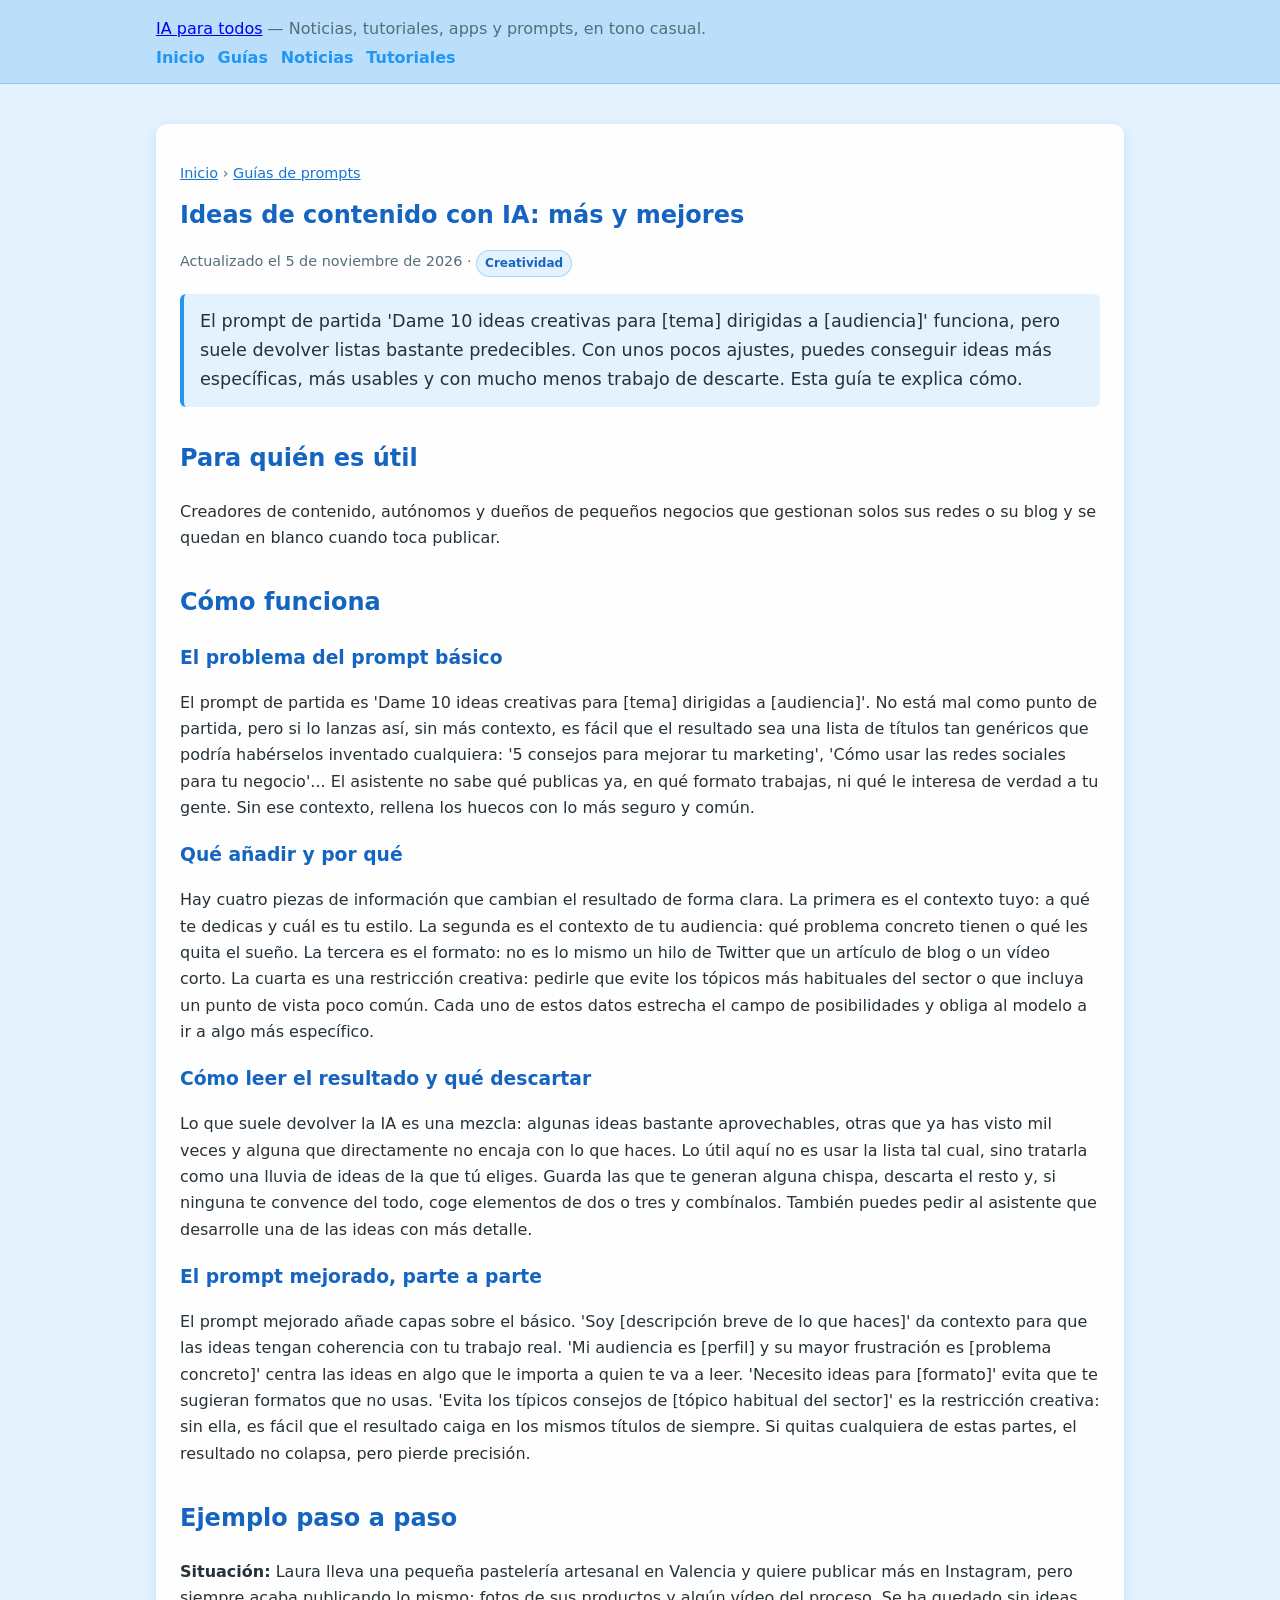
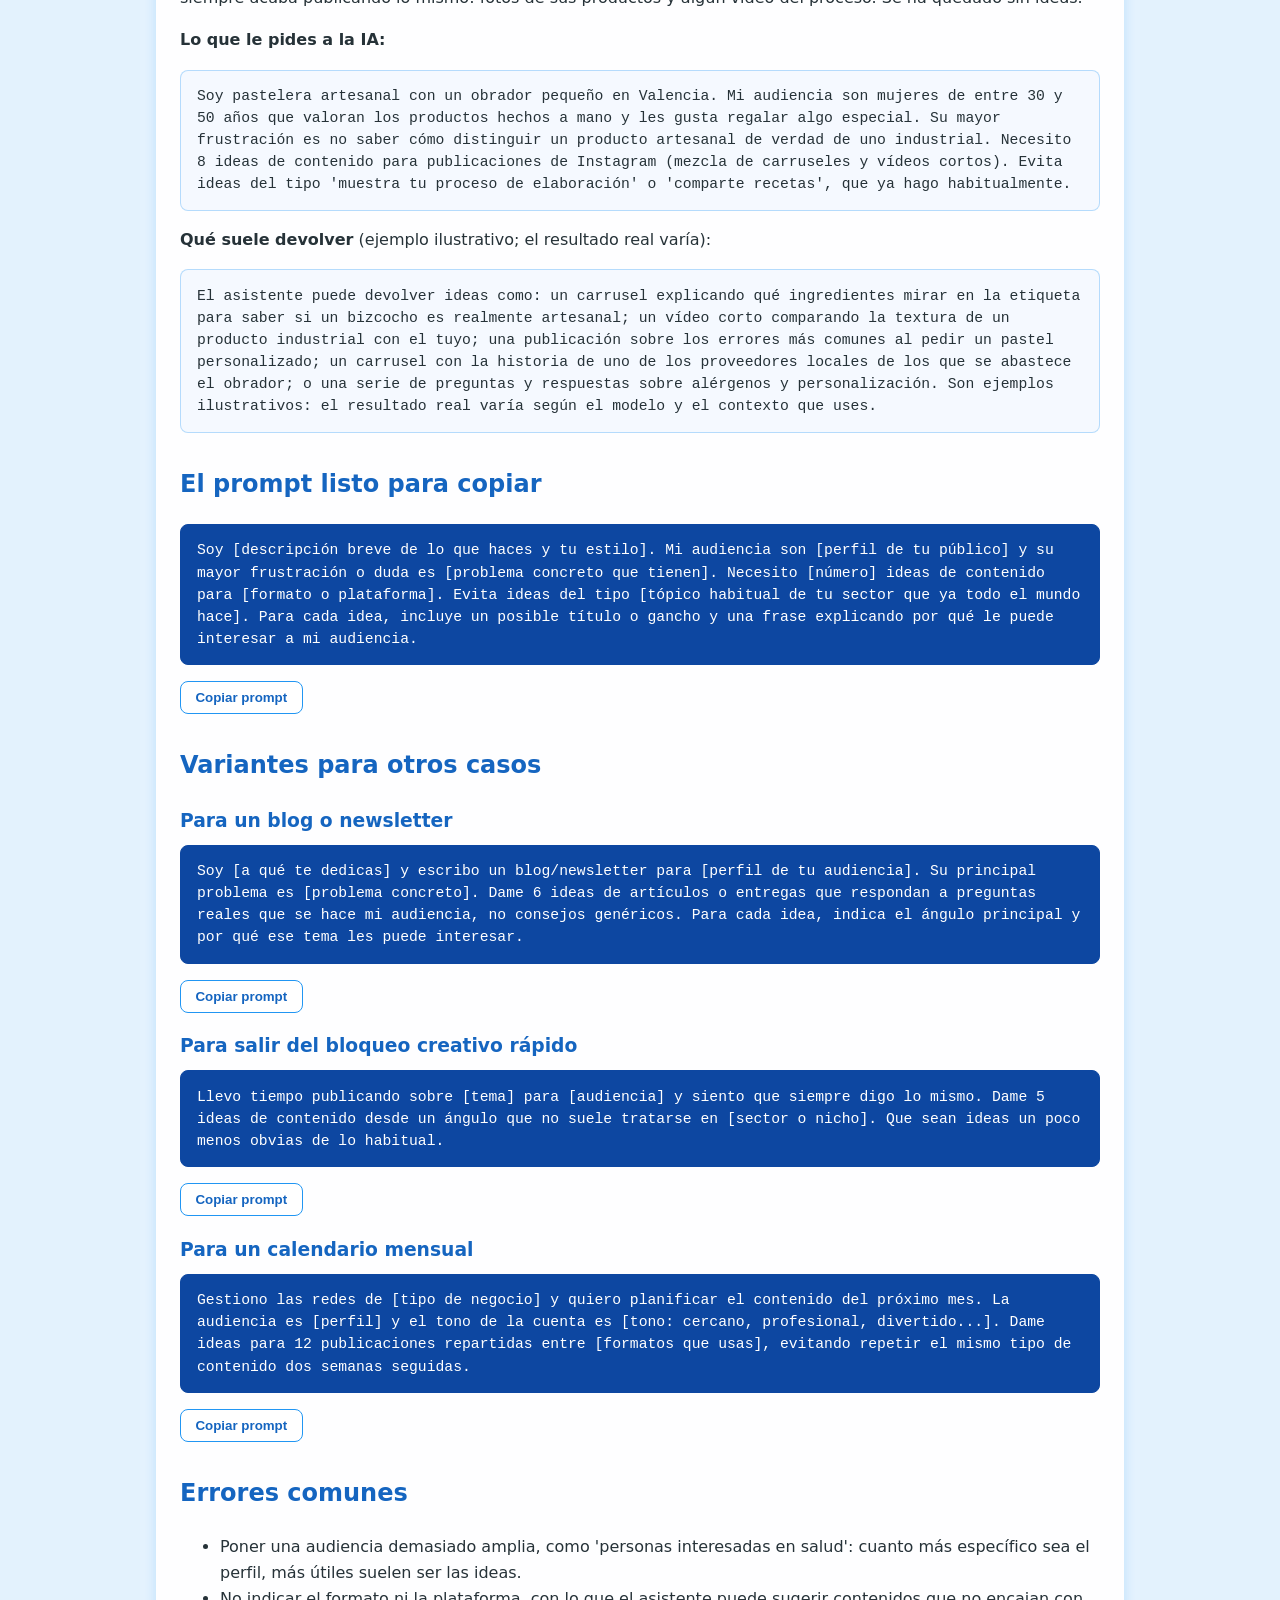
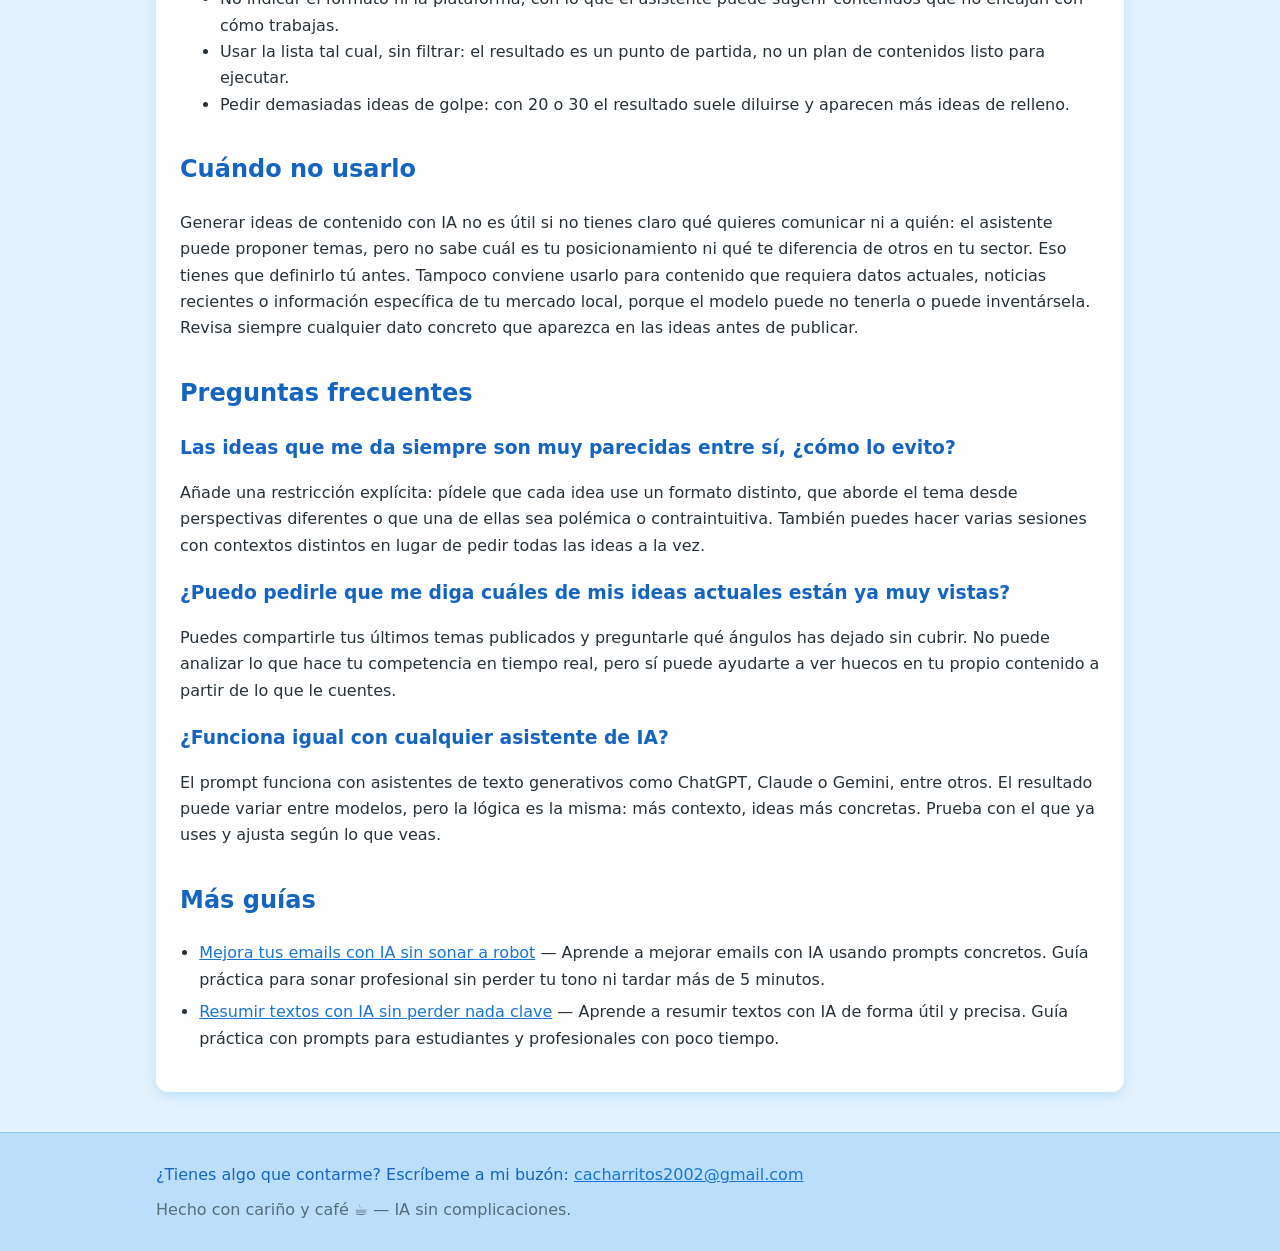
==== prompts/ideas-de-contenido-con-ia/index.html @ 3cf3abb1 "Nueva guía: Ideas de contenido con IA: más y mejores" ====
<!doctype html>
<html lang="es">
<head>
  <meta charset="utf-8" />
  <meta name="viewport" content="width=device-width, initial-scale=1" />
  <title>Ideas de contenido con IA: más y mejores | IA para todos</title>
  <meta name="description" content="Aprende a generar ideas de contenido con IA para redes y blog con un prompt que va más allá de la lista genérica de siempre." />
  <meta name="robots" content="index, follow" />
  <link rel="canonical" href="https://iaforall.netlify.app/prompts/ideas-de-contenido-con-ia/" />
  <meta property="og:type" content="article" />
  <meta property="og:url" content="https://iaforall.netlify.app/prompts/ideas-de-contenido-con-ia/" />
  <meta property="og:title" content="Ideas de contenido con IA: más y mejores" />
  <meta property="og:description" content="Aprende a generar ideas de contenido con IA para redes y blog con un prompt que va más allá de la lista genérica de siempre." />
  <meta property="og:locale" content="es_ES" />
  <meta property="og:site_name" content="IA para todos" />
  <meta name="twitter:card" content="summary" />
  <meta name="twitter:title" content="Ideas de contenido con IA: más y mejores" />
  <meta name="twitter:description" content="Aprende a generar ideas de contenido con IA para redes y blog con un prompt que va más allá de la lista genérica de siempre." />
  <link rel="icon" type="image/svg+xml" href="data:image/svg+xml,<svg xmlns='http://www.w3.org/2000/svg' viewBox='0 0 100 100'><text y='.9em' font-size='90'>🤖</text></svg>" />
  <script type="application/ld+json">{"@context": "https://schema.org", "@type": "Article", "headline": "Ideas de contenido con IA: más y mejores", "description": "Aprende a generar ideas de contenido con IA para redes y blog con un prompt que va más allá de la lista genérica de siempre.", "inLanguage": "es", "datePublished": "2026-11-05", "dateModified": "2026-11-05", "mainEntityOfPage": "https://iaforall.netlify.app/prompts/ideas-de-contenido-con-ia/", "author": {"@type": "Organization", "name": "IA para todos"}, "publisher": {"@type": "Organization", "name": "IA para todos"}}</script>
  <script type="application/ld+json">{"@context": "https://schema.org", "@type": "FAQPage", "mainEntity": [{"@type": "Question", "name": "Las ideas que me da siempre son muy parecidas entre sí, ¿cómo lo evito?", "acceptedAnswer": {"@type": "Answer", "text": "Añade una restricción explícita: pídele que cada idea use un formato distinto, que aborde el tema desde perspectivas diferentes o que una de ellas sea polémica o contraintuitiva. También puedes hacer varias sesiones con contextos distintos en lugar de pedir todas las ideas a la vez."}}, {"@type": "Question", "name": "¿Puedo pedirle que me diga cuáles de mis ideas actuales están ya muy vistas?", "acceptedAnswer": {"@type": "Answer", "text": "Puedes compartirle tus últimos temas publicados y preguntarle qué ángulos has dejado sin cubrir. No puede analizar lo que hace tu competencia en tiempo real, pero sí puede ayudarte a ver huecos en tu propio contenido a partir de lo que le cuentes."}}, {"@type": "Question", "name": "¿Funciona igual con cualquier asistente de IA?", "acceptedAnswer": {"@type": "Answer", "text": "El prompt funciona con asistentes de texto generativos como ChatGPT, Claude o Gemini, entre otros. El resultado puede variar entre modelos, pero la lógica es la misma: más contexto, ideas más concretas. Prueba con el que ya uses y ajusta según lo que veas."}}]}</script>
  <link rel="stylesheet" href="/styles.css" />
  <style>
    .guia { position: relative; z-index: 1; background: rgba(255, 255, 255, 0.96); color: #263238; border-radius: 12px; padding: 1.5rem; margin: 1.5rem 0; line-height: 1.65; box-shadow: 0 4px 12px rgba(33, 150, 243, 0.2); }
    .guia h1 { margin-top: 0; color: var(--text); line-height: 1.25; }
    .guia h2 { color: var(--text); margin-top: 2rem; }
    .guia h3 { color: var(--text); margin-bottom: 0.3rem; }
    .guia a { color: var(--link); }
    .guia .migas, .guia .meta { color: var(--muted); font-size: 0.9rem; }
    .guia .resumen { font-size: 1.1rem; background: #e3f2fd; border-left: 4px solid var(--accent); padding: 0.8rem 1rem; border-radius: 6px; }
    .guia .bloque { white-space: pre-wrap; word-break: break-word; background: #f5f9ff; border: 1px solid var(--border); border-radius: 8px; padding: 0.9rem 1rem; font-family: ui-monospace, SFMono-Regular, Menlo, Consolas, monospace; font-size: 0.92rem; line-height: 1.5; margin: 0.5rem 0 1rem; }
    .guia .prompt { background: #0d47a1; color: #ffffff; border-color: #0d47a1; }
    .guia .copiar { padding: 0.5rem 0.9rem; border-radius: 8px; border: 1px solid var(--accent); background: #ffffff; color: var(--text); cursor: pointer; font-weight: 600; }
    .guia .copiar:hover { background: #e3f2fd; }
    .guia .nota { background: #fff8e1; border-left: 4px solid #ffb300; padding: 0.8rem 1rem; border-radius: 6px; margin: 1.5rem 0; }
    .guia .mas-guias ul { padding-left: 1.2rem; }
    .guia .mas-guias li { margin: 0.4rem 0; }
  </style>
</head>
<body>
  <header class="site-header">
    <div class="container">
      <p class="tagline"><a href="/">IA para todos</a> — Noticias, tutoriales, apps y prompts, en tono casual.</p>
      <nav class="nav">
        <a href="/">Inicio</a>
        <a href="/#guias">Guías</a>
        <a href="/#noticias">Noticias</a>
        <a href="/#tutoriales">Tutoriales</a>
      </nav>
    </div>
  </header>

  <main class="container">
    <article class="guia">
      <p class="migas"><a href="/">Inicio</a> › <a href="/#guias">Guías de prompts</a></p>
      <h1>Ideas de contenido con IA: más y mejores</h1>
      <p class="meta">Actualizado el 5 de noviembre de 2026 · <span class="badge">Creatividad</span></p>
      <p class="resumen">El prompt de partida &#x27;Dame 10 ideas creativas para [tema] dirigidas a [audiencia]&#x27; funciona, pero suele devolver listas bastante predecibles. Con unos pocos ajustes, puedes conseguir ideas más específicas, más usables y con mucho menos trabajo de descarte. Esta guía te explica cómo.</p>
      <h2>Para quién es útil</h2>
      <p>Creadores de contenido, autónomos y dueños de pequeños negocios que gestionan solos sus redes o su blog y se quedan en blanco cuando toca publicar.</p>
      <h2>Cómo funciona</h2>
      <h3>El problema del prompt básico</h3>
      <p>El prompt de partida es &#x27;Dame 10 ideas creativas para [tema] dirigidas a [audiencia]&#x27;. No está mal como punto de partida, pero si lo lanzas así, sin más contexto, es fácil que el resultado sea una lista de títulos tan genéricos que podría habérselos inventado cualquiera: &#x27;5 consejos para mejorar tu marketing&#x27;, &#x27;Cómo usar las redes sociales para tu negocio&#x27;... El asistente no sabe qué publicas ya, en qué formato trabajas, ni qué le interesa de verdad a tu gente. Sin ese contexto, rellena los huecos con lo más seguro y común.</p>
      <h3>Qué añadir y por qué</h3>
      <p>Hay cuatro piezas de información que cambian el resultado de forma clara. La primera es el contexto tuyo: a qué te dedicas y cuál es tu estilo. La segunda es el contexto de tu audiencia: qué problema concreto tienen o qué les quita el sueño. La tercera es el formato: no es lo mismo un hilo de Twitter que un artículo de blog o un vídeo corto. La cuarta es una restricción creativa: pedirle que evite los tópicos más habituales del sector o que incluya un punto de vista poco común. Cada uno de estos datos estrecha el campo de posibilidades y obliga al modelo a ir a algo más específico.</p>
      <h3>Cómo leer el resultado y qué descartar</h3>
      <p>Lo que suele devolver la IA es una mezcla: algunas ideas bastante aprovechables, otras que ya has visto mil veces y alguna que directamente no encaja con lo que haces. Lo útil aquí no es usar la lista tal cual, sino tratarla como una lluvia de ideas de la que tú eliges. Guarda las que te generan alguna chispa, descarta el resto y, si ninguna te convence del todo, coge elementos de dos o tres y combínalos. También puedes pedir al asistente que desarrolle una de las ideas con más detalle.</p>
      <h3>El prompt mejorado, parte a parte</h3>
      <p>El prompt mejorado añade capas sobre el básico. &#x27;Soy [descripción breve de lo que haces]&#x27; da contexto para que las ideas tengan coherencia con tu trabajo real. &#x27;Mi audiencia es [perfil] y su mayor frustración es [problema concreto]&#x27; centra las ideas en algo que le importa a quien te va a leer. &#x27;Necesito ideas para [formato]&#x27; evita que te sugieran formatos que no usas. &#x27;Evita los típicos consejos de [tópico habitual del sector]&#x27; es la restricción creativa: sin ella, es fácil que el resultado caiga en los mismos títulos de siempre. Si quitas cualquiera de estas partes, el resultado no colapsa, pero pierde precisión.</p>
      <h2>Ejemplo paso a paso</h2>
      <p><strong>Situación:</strong> Laura lleva una pequeña pastelería artesanal en Valencia y quiere publicar más en Instagram, pero siempre acaba publicando lo mismo: fotos de sus productos y algún vídeo del proceso. Se ha quedado sin ideas.</p>
      <p><strong>Lo que le pides a la IA:</strong></p>
      <pre class="bloque">Soy pastelera artesanal con un obrador pequeño en Valencia. Mi audiencia son mujeres de entre 30 y 50 años que valoran los productos hechos a mano y les gusta regalar algo especial. Su mayor frustración es no saber cómo distinguir un producto artesanal de verdad de uno industrial. Necesito 8 ideas de contenido para publicaciones de Instagram (mezcla de carruseles y vídeos cortos). Evita ideas del tipo &#x27;muestra tu proceso de elaboración&#x27; o &#x27;comparte recetas&#x27;, que ya hago habitualmente.</pre>
      <p><strong>Qué suele devolver</strong> (ejemplo ilustrativo; el resultado real varía):</p>
      <pre class="bloque">El asistente puede devolver ideas como: un carrusel explicando qué ingredientes mirar en la etiqueta para saber si un bizcocho es realmente artesanal; un vídeo corto comparando la textura de un producto industrial con el tuyo; una publicación sobre los errores más comunes al pedir un pastel personalizado; un carrusel con la historia de uno de los proveedores locales de los que se abastece el obrador; o una serie de preguntas y respuestas sobre alérgenos y personalización. Son ejemplos ilustrativos: el resultado real varía según el modelo y el contexto que uses.</pre>
      <h2>El prompt listo para copiar</h2>
      <div class="copiable">
        <pre id="prompt-principal" class="bloque prompt">Soy [descripción breve de lo que haces y tu estilo]. Mi audiencia son [perfil de tu público] y su mayor frustración o duda es [problema concreto que tienen]. Necesito [número] ideas de contenido para [formato o plataforma]. Evita ideas del tipo [tópico habitual de tu sector que ya todo el mundo hace]. Para cada idea, incluye un posible título o gancho y una frase explicando por qué le puede interesar a mi audiencia.</pre>
        <button type="button" class="copiar" data-target="prompt-principal">Copiar prompt</button>
      </div>
      <h2>Variantes para otros casos</h2>
      <h3>Para un blog o newsletter</h3>
      <div class="copiable">
        <pre id="variante-1" class="bloque prompt">Soy [a qué te dedicas] y escribo un blog/newsletter para [perfil de tu audiencia]. Su principal problema es [problema concreto]. Dame 6 ideas de artículos o entregas que respondan a preguntas reales que se hace mi audiencia, no consejos genéricos. Para cada idea, indica el ángulo principal y por qué ese tema les puede interesar.</pre>
        <button type="button" class="copiar" data-target="variante-1">Copiar prompt</button>
      </div>
      <h3>Para salir del bloqueo creativo rápido</h3>
      <div class="copiable">
        <pre id="variante-2" class="bloque prompt">Llevo tiempo publicando sobre [tema] para [audiencia] y siento que siempre digo lo mismo. Dame 5 ideas de contenido desde un ángulo que no suele tratarse en [sector o nicho]. Que sean ideas un poco menos obvias de lo habitual.</pre>
        <button type="button" class="copiar" data-target="variante-2">Copiar prompt</button>
      </div>
      <h3>Para un calendario mensual</h3>
      <div class="copiable">
        <pre id="variante-3" class="bloque prompt">Gestiono las redes de [tipo de negocio] y quiero planificar el contenido del próximo mes. La audiencia es [perfil] y el tono de la cuenta es [tono: cercano, profesional, divertido...]. Dame ideas para 12 publicaciones repartidas entre [formatos que usas], evitando repetir el mismo tipo de contenido dos semanas seguidas.</pre>
        <button type="button" class="copiar" data-target="variante-3">Copiar prompt</button>
      </div>
      <h2>Errores comunes</h2>
      <ul>
        <li>Poner una audiencia demasiado amplia, como &#x27;personas interesadas en salud&#x27;: cuanto más específico sea el perfil, más útiles suelen ser las ideas.</li>
        <li>No indicar el formato ni la plataforma, con lo que el asistente puede sugerir contenidos que no encajan con cómo trabajas.</li>
        <li>Usar la lista tal cual, sin filtrar: el resultado es un punto de partida, no un plan de contenidos listo para ejecutar.</li>
        <li>Pedir demasiadas ideas de golpe: con 20 o 30 el resultado suele diluirse y aparecen más ideas de relleno.</li>
      </ul>
      <h2>Cuándo no usarlo</h2>
      <p>Generar ideas de contenido con IA no es útil si no tienes claro qué quieres comunicar ni a quién: el asistente puede proponer temas, pero no sabe cuál es tu posicionamiento ni qué te diferencia de otros en tu sector. Eso tienes que definirlo tú antes. Tampoco conviene usarlo para contenido que requiera datos actuales, noticias recientes o información específica de tu mercado local, porque el modelo puede no tenerla o puede inventársela. Revisa siempre cualquier dato concreto que aparezca en las ideas antes de publicar.</p>
      <h2>Preguntas frecuentes</h2>
      <h3>Las ideas que me da siempre son muy parecidas entre sí, ¿cómo lo evito?</h3>
      <p>Añade una restricción explícita: pídele que cada idea use un formato distinto, que aborde el tema desde perspectivas diferentes o que una de ellas sea polémica o contraintuitiva. También puedes hacer varias sesiones con contextos distintos en lugar de pedir todas las ideas a la vez.</p>
      <h3>¿Puedo pedirle que me diga cuáles de mis ideas actuales están ya muy vistas?</h3>
      <p>Puedes compartirle tus últimos temas publicados y preguntarle qué ángulos has dejado sin cubrir. No puede analizar lo que hace tu competencia en tiempo real, pero sí puede ayudarte a ver huecos en tu propio contenido a partir de lo que le cuentes.</p>
      <h3>¿Funciona igual con cualquier asistente de IA?</h3>
      <p>El prompt funciona con asistentes de texto generativos como ChatGPT, Claude o Gemini, entre otros. El resultado puede variar entre modelos, pero la lógica es la misma: más contexto, ideas más concretas. Prueba con el que ya uses y ajusta según lo que veas.</p>
      <!-- REL:START -->
      <div class="mas-guias">
        <h2>Más guías</h2>
        <ul>
          <li><a href="/prompts/mejorar-emails-profesionales-con-ia/">Mejora tus emails con IA sin sonar a robot</a> — Aprende a mejorar emails con IA usando prompts concretos. Guía práctica para sonar profesional sin perder tu tono ni tardar más de 5 minutos.</li>
          <li><a href="/prompts/resumir-textos-largos-con-ia/">Resumir textos con IA sin perder nada clave</a> — Aprende a resumir textos con IA de forma útil y precisa. Guía práctica con prompts para estudiantes y profesionales con poco tiempo.</li>
        </ul>
      </div>
      <!-- REL:END -->
    </article>
  </main>

  <footer class="site-footer">
    <div class="container">
      <p>¿Tienes algo que contarme? Escríbeme a mi buzón:
        <a href="mailto:cacharritos2002@gmail.com">cacharritos2002@gmail.com</a>
      </p>
      <p class="small">Hecho con cariño y café ☕️ — IA sin complicaciones.</p>
    </div>
  </footer>

  <script>
    document.querySelectorAll('.copiar').forEach(function (b) {
      b.addEventListener('click', function () {
        var el = document.getElementById(b.dataset.target);
        if (!el || !navigator.clipboard) return;
        navigator.clipboard.writeText(el.textContent).then(function () {
          var t = b.textContent;
          b.textContent = '¡Copiado!';
          setTimeout(function () { b.textContent = t; }, 1500);
        });
      });
    });
  </script>
</body>
</html>
---- styles.css ----
* { box-sizing: border-box; }
:root {
  --bg: #e3f2fd;
  --card: #ffffff;
  --text: #1565c0;
  --muted: #546e7a;
  --accent: #2196f3;
  --link: #1976d2;
  --header-bg: #bbdefb;
  --input-bg: rgba(255, 255, 255, 0.7);
  --border: rgba(33, 150, 243, 0.3);
}
html, body { height: 100%; }
body {
  margin: 0;
  font-family: system-ui, -apple-system, Segoe UI, Roboto, Ubuntu, Cantarell, "Fira Sans", "Droid Sans", "Helvetica Neue", Arial, sans-serif;
  background: var(--bg);
  color: var(--text);
}
.container { max-width: 1000px; margin: 0 auto; padding: 1rem; }
.site-header { border-bottom: 1px solid var(--border); background: var(--header-bg); }
.site-header h1 { margin: 0.2rem 0; color: var(--text); }
.tagline { color: var(--muted); margin: 0.2rem 0 0.6rem; }
.nav { display: flex; gap: 0.8rem; flex-wrap: wrap; }
.nav a { color: var(--accent); text-decoration: none; font-weight: 600; }
.tools { margin-top: 0.8rem; display: flex; gap: 0.5rem; }
.tools input[type="search"] {
  flex: 1; padding: 0.6rem 0.8rem; border-radius: 8px; border: 1px solid var(--border); background: var(--input-bg); color: var(--text); backdrop-filter: blur(10px);
}
.tools input[type="search"]::placeholder { color: var(--muted); opacity: 0.7; }
.tools button { padding: 0.6rem 0.8rem; border-radius: 8px; border: 1px solid var(--border); background: var(--input-bg); color: var(--text); cursor: pointer; backdrop-filter: blur(10px); font-weight: 500; }
.tools button:hover { background: rgba(255, 255, 255, 0.9); border-color: var(--accent); }

main section { margin: 1.5rem 0; }
main section h2 {
  color: #ffffff;
  background: rgba(13, 71, 161, 0.9);
  padding: 0.8rem 1.2rem;
  border-radius: 8px;
  font-weight: 700;
  box-shadow: 0 2px 8px rgba(0, 0, 0, 0.15);
  display: inline-block;
}

/* Background images for sections */
#noticias { background-image: url('https://images.unsplash.com/photo-1677442135722-13271e88b04d?w=800&q=80'); background-size: cover; background-position: center; padding: 1.5rem; border-radius: 12px; }
#tutoriales { background-image: url('https://images.unsplash.com/photo-1555066931-4365d14bab8c?w=800&q=80'); background-size: cover; background-position: center; padding: 1.5rem; border-radius: 12px; }
#apps { background-image: url('https://images.unsplash.com/photo-1551288049-bebda4e38f4a?w=800&q=80'); background-size: cover; background-position: center; padding: 1.5rem; border-radius: 12px; }
#prompts { background-image: url('https://images.unsplash.com/photo-1611162617474-5b21e879e113?w=800&q=80'); background-size: cover; background-position: center; padding: 1.5rem; border-radius: 12px; }

/* Adjust section content to be readable over images */
#noticias .section-note, #noticias .filters, #noticias .card-list,
#tutoriales .section-note, #tutoriales .filters, #tutoriales .card-list,
#apps .section-note, #apps .filters, #apps .card-list,
#prompts .section-note, #prompts .filters, #prompts .card-list {
  position: relative;
  z-index: 1;
  background: transparent;
}

/* Ensure section titles are visible with better contrast */
#noticias h2, #tutoriales h2, #apps h2, #prompts h2 {
  position: relative;
  z-index: 2;
  color: #ffffff;
  background: rgba(13, 71, 161, 0.95);
  padding: 0.8rem 1.2rem;
  border-radius: 8px;
  font-weight: 700;
  box-shadow: 0 2px 8px rgba(0, 0, 0, 0.3);
  display: inline-block;
  margin-bottom: 1rem;
  text-shadow: 1px 1px 3px rgba(0, 0, 0, 0.7);
}

/* Add subtle text shadow to content for better readability */
#noticias p, #noticias h3, #noticias .meta,
#tutoriales p, #tutoriales h3, #tutoriales .meta,
#apps p, #apps h3, #apps .meta,
#prompts p, #prompts h3, #prompts .meta {
  text-shadow: 0 1px 2px rgba(0, 0, 0, 0.1);
  color: #333;
}

/* Section-specific card styles */
#noticias .card, #tutoriales .card, #apps .card, #prompts .card {
  background: rgba(255, 255, 255, 0.95);
  backdrop-filter: blur(10px);
  border: 1px solid rgba(33, 150, 243, 0.3);
  box-shadow: 0 4px 12px rgba(33, 150, 243, 0.2);
  border-radius: 12px;
  padding: 0.9rem;
  position: relative;
  z-index: 3;
  display: flex;
  flex-direction: column;
  gap: 0.4rem;
}

#noticias .card h3, #tutoriales .card h3, #apps .card h3, #prompts .card h3 {
  margin: 0;
  font-size: 1.05rem;
  color: var(--text);
}

#noticias .card p, #tutoriales .card p, #apps .card p, #prompts .card p {
  margin: 0.1rem 0;
  color: var(--muted);
}

#noticias .card .meta, #tutoriales .card .meta, #apps .card .meta, #prompts .card .meta {
  font-size: 0.85rem;
  color: var(--muted);
}

#noticias .card a, #tutoriales .card a, #apps .card a, #prompts .card a {
  color: var(--link);
  text-decoration: none;
}

#noticias .card a:hover, #tutoriales .card a:hover, #apps .card a:hover, #prompts .card a:hover {
  text-decoration: underline;
}

/* Remove any potential overlays */
#tutoriales::before, #prompts::before {
  display: none;
}

/* Ensure filters and notes have proper styling */
#noticias .filters, #tutoriales .filters, #apps .filters, #prompts .filters {
  position: relative;
  z-index: 3;
  background: rgba(255, 255, 255, 0.7);
  padding: 0.5rem;
  border-radius: 8px;
  border: 1px solid rgba(33, 150, 243, 0.3);
  backdrop-filter: blur(10px);
}

#noticias .section-note, #tutoriales .section-note, #apps .section-note, #prompts .section-note {
  position: relative;
  z-index: 3;
  background: rgba(21, 101, 192, 0.9);
  color: #ffffff;
  padding: 0.4rem 0.8rem;
  border-radius: 6px;
  margin-top: 0.5rem;
  font-weight: 500;
  display: inline-block;
}

main {
  background-image: url('https://images.unsplash.com/photo-1677442136019-21780ecad995?w=1920&q=80');
  background-size: cover;
  background-position: center;
  background-attachment: fixed;
  position: relative;
  min-height: 100vh;
}
main::before {
  content: '';
  position: absolute;
  top: 0;
  left: 0;
  width: 100%;
  height: 100%;
  background: rgba(227, 242, 253, 0.3);
  z-index: 0;
}
main .container {
  position: relative;
  z-index: 1;
}
.section-note { 
  color: #ffffff; 
  background: rgba(21, 101, 192, 0.85);
  padding: 0.4rem 0.8rem;
  border-radius: 6px;
  margin-top: 0.5rem;
  font-weight: 500;
  display: inline-block;
}
.filters { margin: 0.8rem 0; }
select { padding: 0.4rem 0.6rem; border-radius: 8px; border: 1px solid var(--border); background: var(--input-bg); color: var(--text); backdrop-filter: blur(10px); font-weight: 500; }
select option { background: #ffffff; color: var(--text); }

.card-list { list-style: none; padding: 0; margin: 0; display: grid; grid-template-columns: repeat(auto-fill, minmax(280px, 1fr)); gap: 1rem; }

.badge { display: inline-block; padding: 0.15rem 0.5rem; border-radius: 999px; background: #e3f2fd; border: 1px solid var(--border); color: var(--text); font-size: 0.75rem; font-weight: 600; }

.site-footer { border-top: 1px solid var(--border); background: var(--header-bg); }
.site-footer .small { color: var(--muted); }
.site-footer a { color: var(--link); }

@media (prefers-color-scheme: light) {
  /* Light mode is now the default */
}
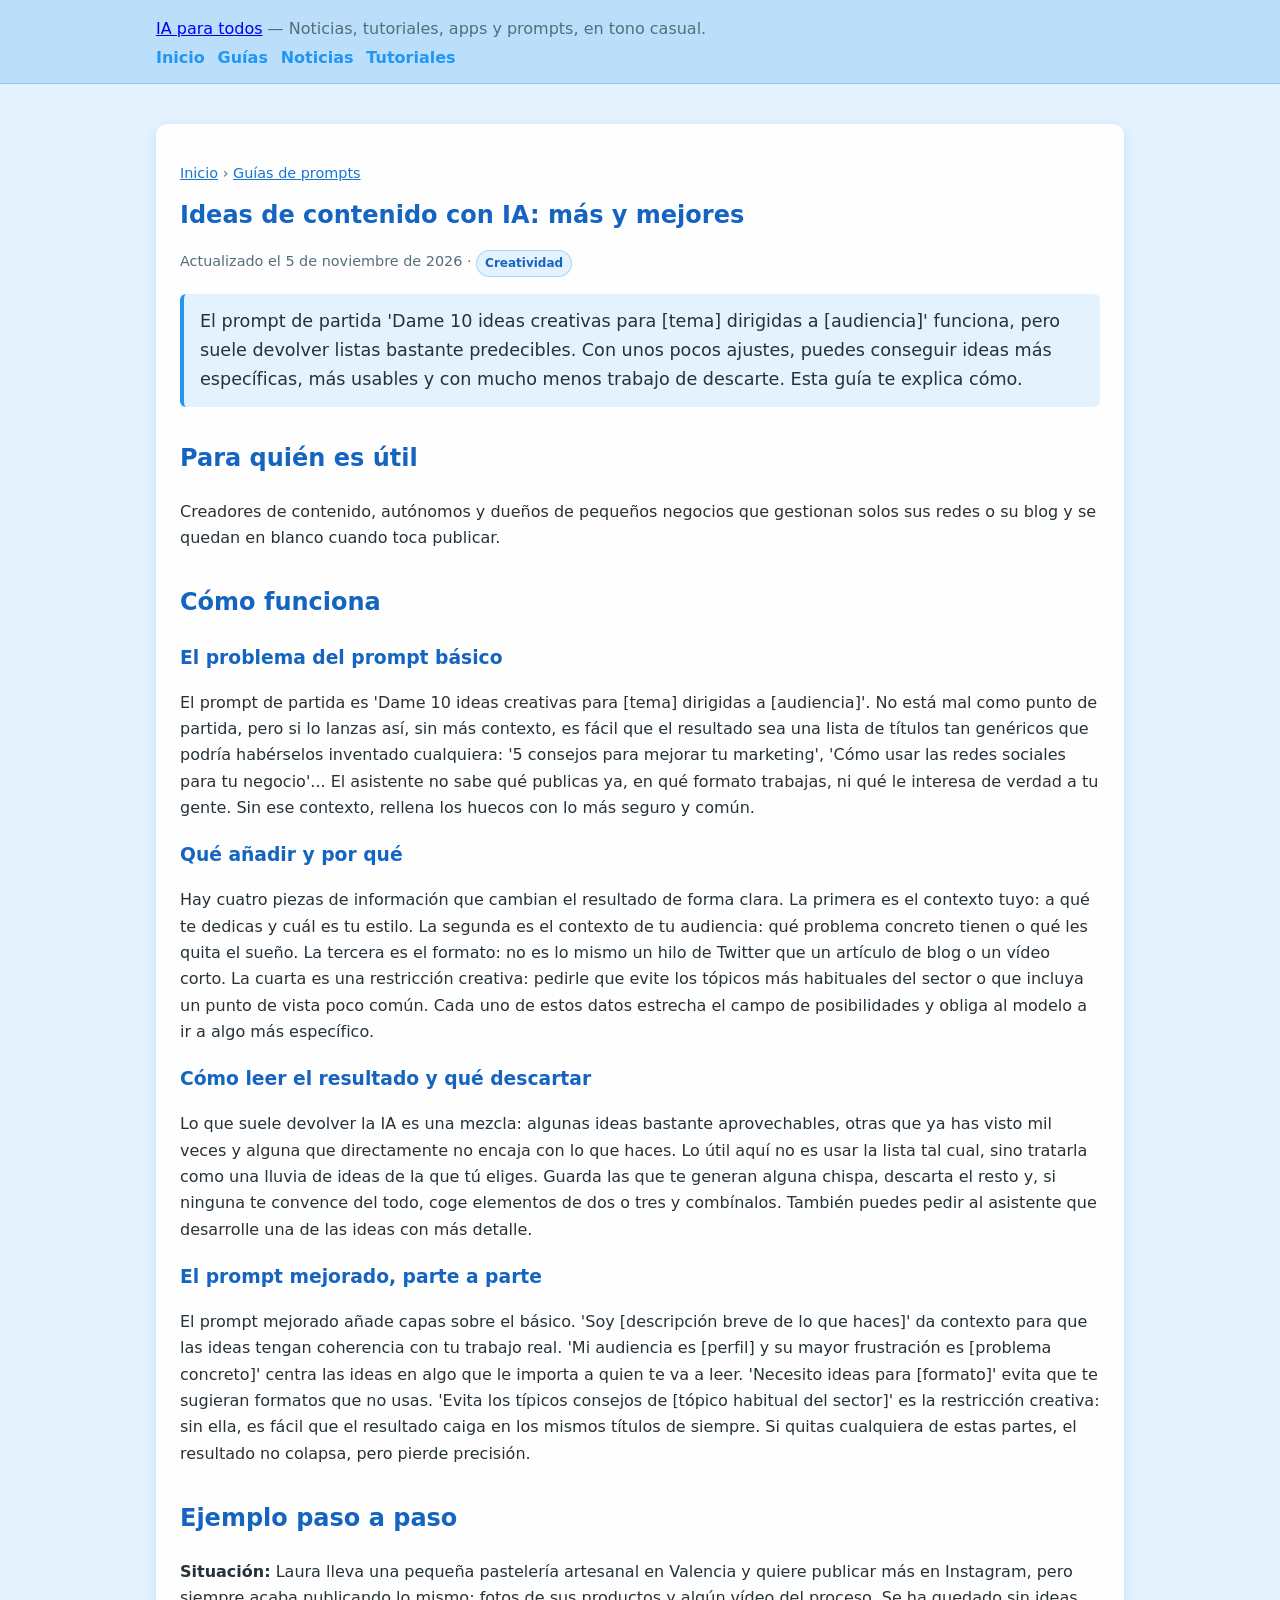
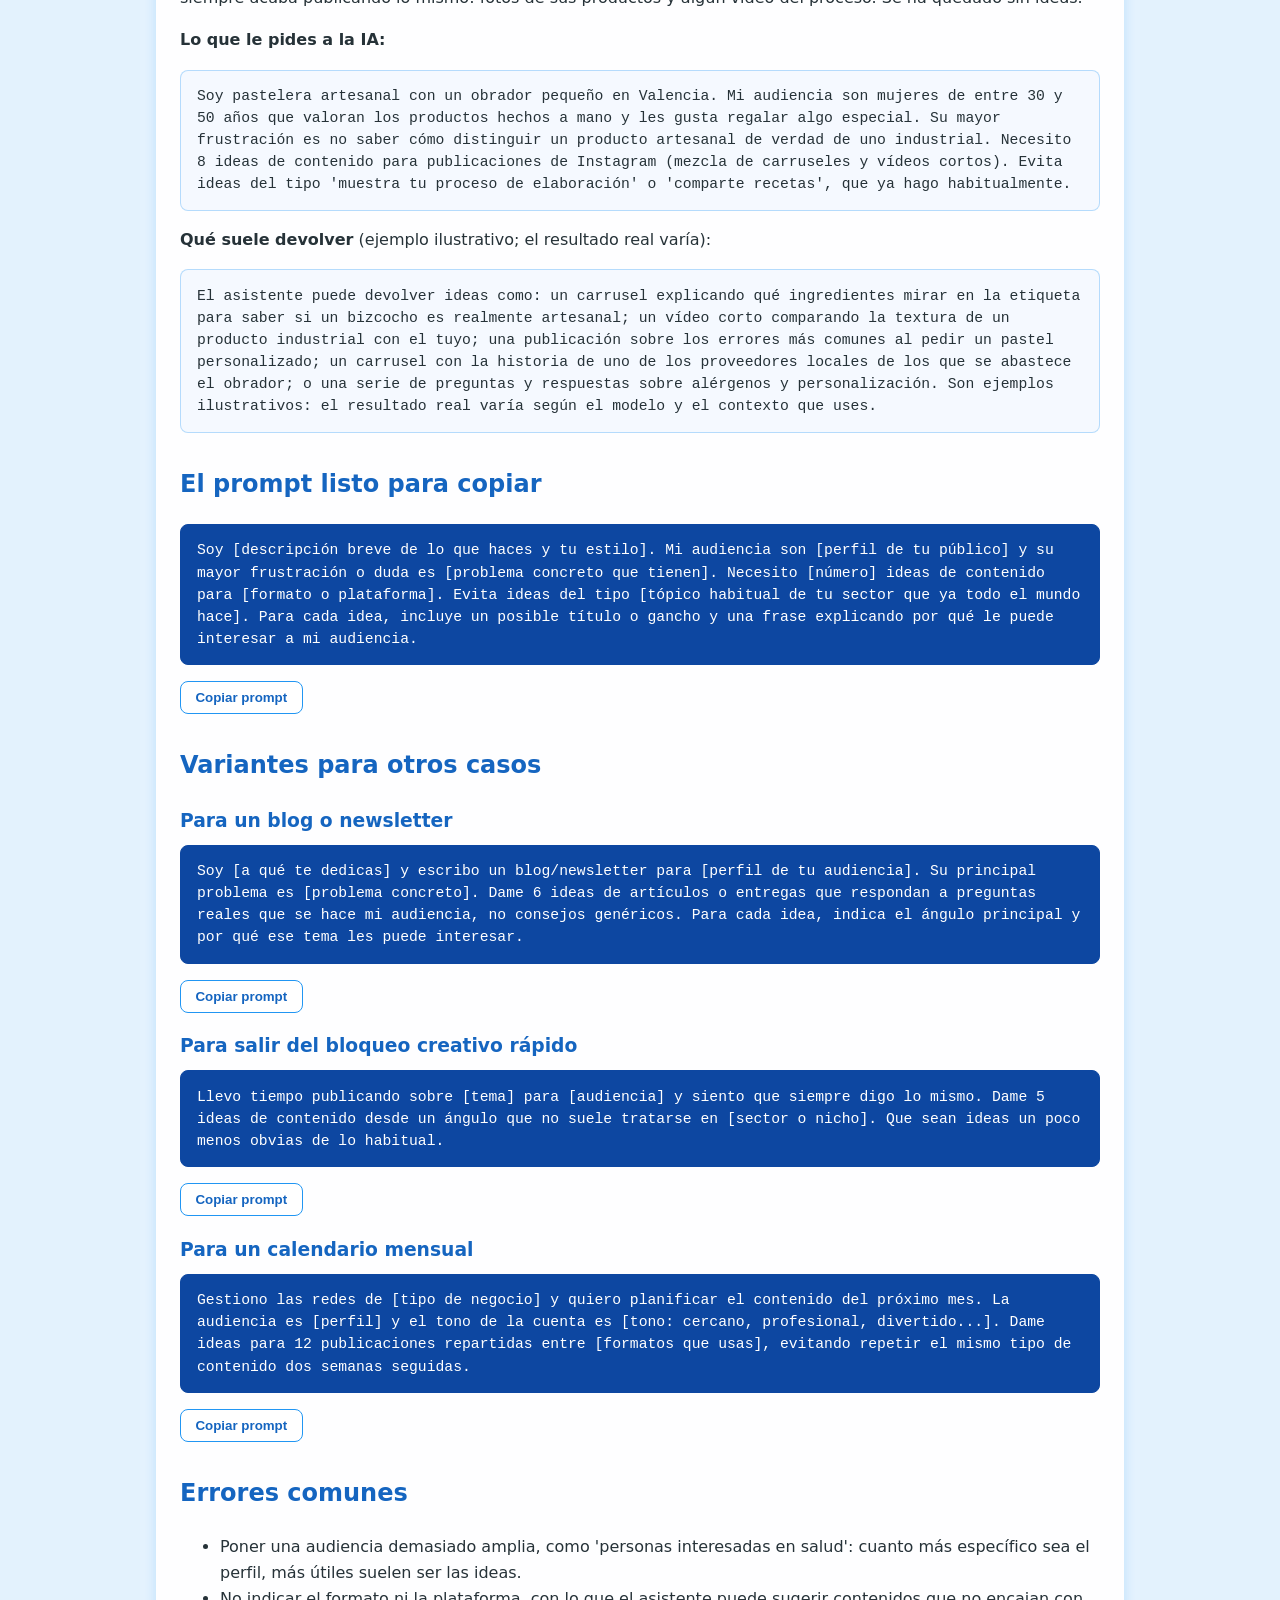
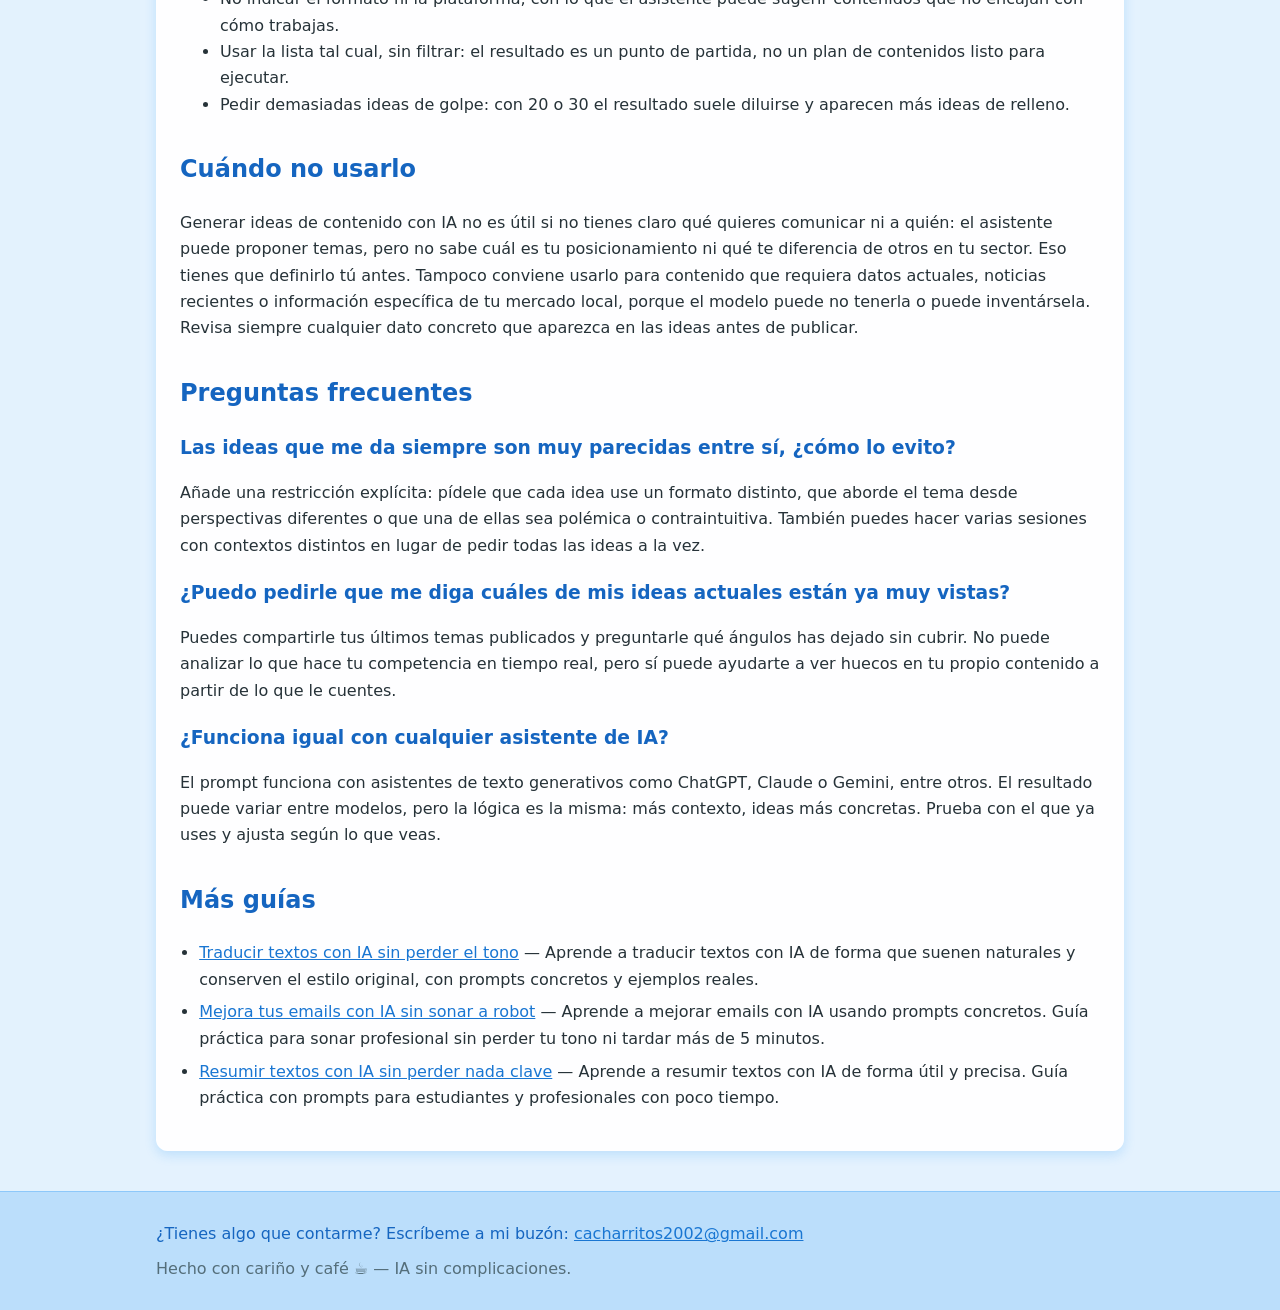
==== commit 6cb1ea9c: "Nueva guía: Traducir textos con IA sin perder el tono" ====
--- a/prompts/ideas-de-contenido-con-ia/index.html
+++ b/prompts/ideas-de-contenido-con-ia/index.html
@@ -1,6 +1,13 @@
 <!doctype html>
 <html lang="es">
 <head>
+  <!-- Google Tag Manager -->
+<script>(function(w,d,s,l,i){w[l]=w[l]||[];w[l].push({'gtm.start':
+new Date().getTime(),event:'gtm.js'});var f=d.getElementsByTagName(s)[0],
+j=d.createElement(s),dl=l!='dataLayer'?'&l='+l:'';j.async=true;j.src=
+'https://www.googletagmanager.com/gtm.js?id='+i+dl;f.parentNode.insertBefore(j,f);
+})(window,document,'script','dataLayer','GTM-KPVZG4K6');</script>
+<!-- End Google Tag Manager -->
   <meta charset="utf-8" />
   <meta name="viewport" content="width=device-width, initial-scale=1" />
   <title>Ideas de contenido con IA: más y mejores | IA para todos</title>
@@ -38,6 +45,10 @@
   </style>
 </head>
 <body>
+  <!-- Google Tag Manager (noscript) -->
+<noscript><iframe src="https://www.googletagmanager.com/ns.html?id=GTM-KPVZG4K6"
+height="0" width="0" style="display:none;visibility:hidden"></iframe></noscript>
+<!-- End Google Tag Manager (noscript) -->
   <header class="site-header">
     <div class="container">
       <p class="tagline"><a href="/">IA para todos</a> — Noticias, tutoriales, apps y prompts, en tono casual.</p>
@@ -114,6 +125,7 @@
       <div class="mas-guias">
         <h2>Más guías</h2>
         <ul>
+          <li><a href="/prompts/traducir-textos-con-ia-manteniendo-el-tono/">Traducir textos con IA sin perder el tono</a> — Aprende a traducir textos con IA de forma que suenen naturales y conserven el estilo original, con prompts concretos y ejemplos reales.</li>
           <li><a href="/prompts/mejorar-emails-profesionales-con-ia/">Mejora tus emails con IA sin sonar a robot</a> — Aprende a mejorar emails con IA usando prompts concretos. Guía práctica para sonar profesional sin perder tu tono ni tardar más de 5 minutos.</li>
           <li><a href="/prompts/resumir-textos-largos-con-ia/">Resumir textos con IA sin perder nada clave</a> — Aprende a resumir textos con IA de forma útil y precisa. Guía práctica con prompts para estudiantes y profesionales con poco tiempo.</li>
         </ul>
